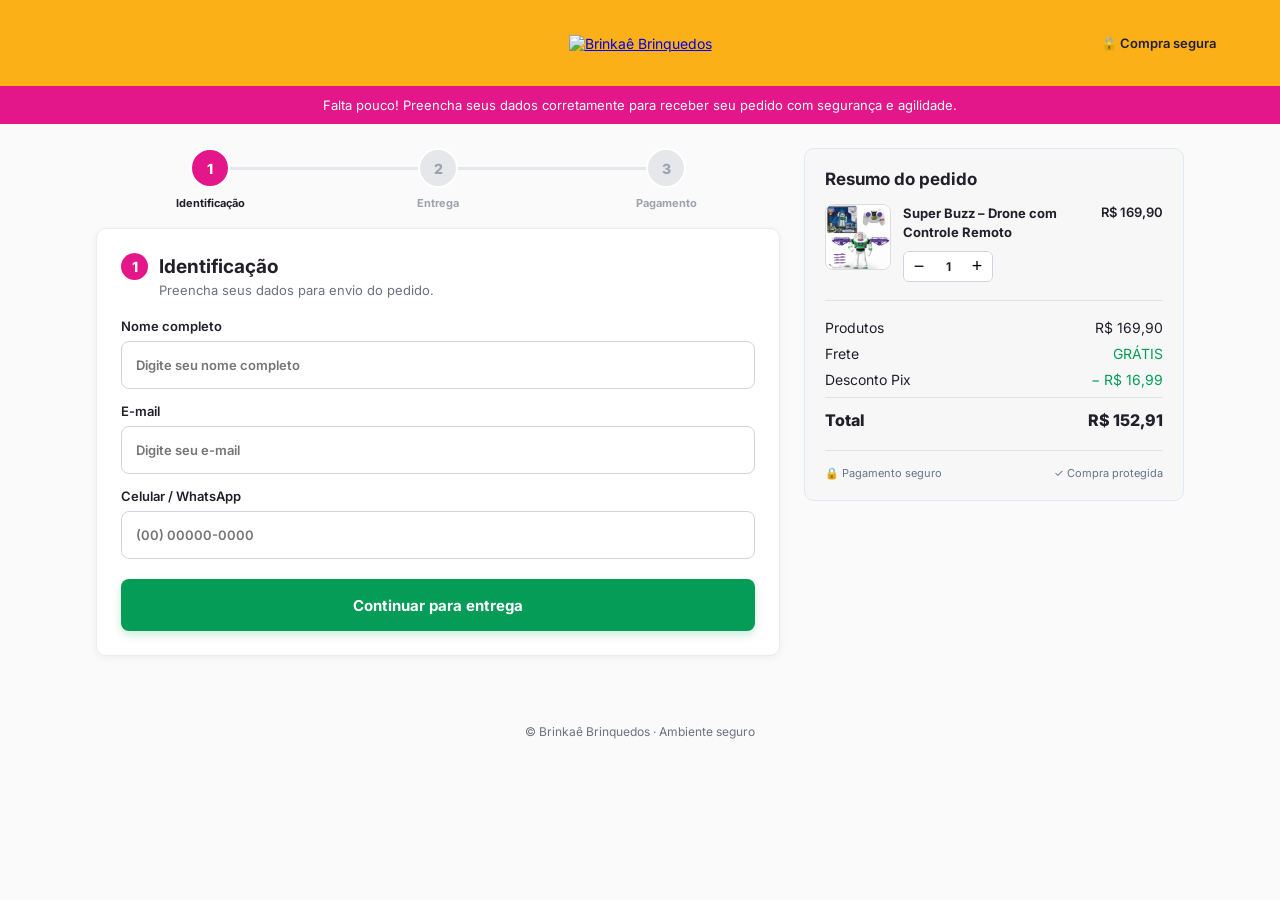
==== checkout/index.html @ 209524be "Track payment info on payment step" ====
<!doctype html>
<html lang="pt-BR">
  <head>
    <meta charset="utf-8">
    <meta name="viewport" content="width=device-width, initial-scale=1">
    <meta name="robots" content="noindex, nofollow">
    <title>Finalizar compra | Brinkaê</title>
    <!-- Meta Pixel Code -->
    <script>
    !function(f,b,e,v,n,t,s)
    {if(f.fbq)return;n=f.fbq=function(){n.callMethod?
    n.callMethod.apply(n,arguments):n.queue.push(arguments)};
    if(!f._fbq)f._fbq=n;n.push=n;n.loaded=!0;n.version='2.0';
    n.queue=[];t=b.createElement(e);t.async=!0;
    t.src=v;s=b.getElementsByTagName(e)[0];
    s.parentNode.insertBefore(t,s)}(window, document,'script',
    'https://connect.facebook.net/en_US/fbevents.js');
    fbq('init', '1650092006738557');
    fbq('track', 'PageView');
    </script>
    <!-- End Meta Pixel Code -->
    <link rel="preconnect" href="https://fonts.googleapis.com">
    <link rel="preconnect" href="https://fonts.gstatic.com" crossorigin>
    <link href="https://fonts.googleapis.com/css2?family=Inter:wght@400;500;600;700;800&display=swap" rel="stylesheet">
    <link rel="stylesheet" href="styles.css?v=202610081435">
  </head>
  <body>
    <noscript><img height="1" width="1" style="display:none" src="https://www.facebook.com/tr?id=1650092006738557&ev=PageView&noscript=1" alt=""></noscript>
    <header class="header">
      <a class="brand" href="../brinkaebrasil.com/products/super-buzz-drone-com-controle-remoto.html" aria-label="Voltar para a Brinkaê">
        <img src="https://assetsglobalbr.com/u/checkout/26653145.png" alt="Brinkaê Brinquedos">
      </a>
      <span class="secure">🔒 Compra segura</span>
    </header>

    <div class="notice">Falta pouco! Preencha seus dados corretamente para receber seu pedido com segurança e agilidade.</div>

    <main class="layout">
      <div class="checkout-column">
        <ol class="progress" aria-label="Etapas da compra">
          <li class="active" data-progress="1"><span>1</span><b>Identificação</b></li>
          <li data-progress="2"><span>2</span><b>Entrega</b></li>
          <li data-progress="3"><span>3</span><b>Pagamento</b></li>
        </ol>

        <form id="checkout-form" novalidate>
          <section class="step active" data-step="1">
            <div class="step-heading"><span>1</span><div><h1>Identificação</h1><p>Preencha seus dados para envio do pedido.</p></div></div>
            <div class="fields">
              <label>Nome completo<input name="name" autocomplete="name" placeholder="Digite seu nome completo" minlength="3"></label>
              <label>E-mail<input name="email" type="email" autocomplete="email" placeholder="Digite seu e-mail"></label>
              <label>Celular / WhatsApp<input name="phone" type="tel" inputmode="numeric" autocomplete="tel-national" placeholder="(00) 00000-0000"></label>
            </div>
            <button class="primary" type="button" data-next="2">Continuar para entrega</button>
          </section>

          <section class="step" data-step="2">
            <div class="step-heading"><span>2</span><div><h2>Entrega</h2><p>Informe o endereço onde deseja receber.</p></div></div>
            <div class="fields">
              <label>CEP<input name="zipcode" inputmode="numeric" autocomplete="postal-code" placeholder="00000-000"></label>
              <p class="cep-status" aria-live="polite"></p>
              <div class="grid two-one">
                <label>Endereço<input name="street" autocomplete="address-line1" placeholder="Rua ou avenida"></label>
                <label>Número<input name="number" inputmode="numeric" placeholder="Nº"></label>
              </div>
              <label>Complemento <small>(opcional)</small><input name="complement" autocomplete="address-line2" placeholder="Apartamento, bloco, referência"></label>
              <label>Bairro<input name="neighborhood" placeholder="Bairro"></label>
              <div class="grid city-state">
                <label>Cidade<input name="city" autocomplete="address-level2" placeholder="Cidade"></label>
                <label>Estado<input name="state" autocomplete="address-level1" maxlength="2" placeholder="UF"></label>
              </div>
              <label class="shipping"><input type="radio" checked> <span><b>Entrega padrão</b><small>Frete grátis</small></span><strong>GRÁTIS</strong></label>
            </div>
            <div class="actions"><button class="secondary" type="button" data-back="1">Voltar</button><button class="primary" type="button" data-next="3">Continuar para pagamento</button></div>
          </section>

          <section class="step" data-step="3">
            <div class="step-heading"><span>3</span><div><h2>Pagamento</h2><p>Todas as transações são seguras e criptografadas.</p></div></div>
            <div class="payment-options">
              <label class="payment selected">
                <input type="radio" name="payment" value="pix" checked>
                <span class="payment-icon pix-icon">◆</span>
                <span><b>Pix</b><small>Aprovação imediata</small></span>
                <strong>10% DE DESCONTO</strong>
              </label>
              <div class="card-option payment">
                <label class="card-choice">
                  <input type="radio" name="payment" value="card">
                  <span class="payment-icon">▣</span>
                  <span><b>Cartão de crédito</b><small>Parcele sua compra com segurança</small></span>
                </label>
                <div class="card-fields" hidden>
                  <label>Número do cartão<input data-card-field="number" inputmode="numeric" autocomplete="cc-number" minlength="15" maxlength="19" placeholder="0000 0000 0000 0000" oninput="this.value=this.value.replace(/\D/g,'').slice(0,16).replace(/(\d{4})(?=\d)/g,'$1 ')"></label>
                  <div class="grid card-grid">
                    <label>Validade<input data-card-field="expiry" inputmode="numeric" autocomplete="cc-exp" pattern="(0[1-9]|1[0-2])/\d{2}" maxlength="5" placeholder="MM/AA"></label>
                    <label>Cód. de segurança<input data-card-field="cvv" inputmode="numeric" autocomplete="cc-csc" pattern="\d{3,4}" maxlength="4" placeholder="CVV"></label>
                  </div>
                  <label>Nome impresso no cartão<input data-card-field="holder" autocomplete="cc-name" minlength="3" placeholder="Como está no cartão"></label>
                  <label>CPF do titular do cartão<input data-card-field="cpf" inputmode="numeric" minlength="14" maxlength="14" placeholder="000.000.000-00"></label>
                  <label>Parcelas<select id="installments"></select></label>
                </div>
              </div>
            </div>
            <p class="payment-error" id="payment-error" role="alert" hidden>Falha na tentativa de pagamento, altere a forma de pagamento.</p>
            <p class="payment-note">Seus dados de pagamento são protegidos e processados em ambiente seguro.</p>
            <div class="actions"><button class="secondary" type="button" data-back="2">Voltar</button><button class="primary" id="payment-submit" type="submit">Finalizar pedido</button></div>
          </section>
        </form>

        <section class="pix-payment" id="pix-payment" hidden>
          <div class="pix-success-icon">✓</div>
          <h2>Finalize o pagamento via Pix</h2>
          <p>Abra o aplicativo do seu banco, escolha pagar com Pix e escaneie o QR Code.</p>
          <div id="pix-qr" aria-label="QR Code Pix"></div>
          <strong class="pix-amount" id="pix-payment-amount">R$ 0,00</strong>
          <ol class="pix-instructions">
            <li>Abra o app do seu banco e entre na área Pix.</li>
            <li>Escolha <b>Pix Copia e Cola</b> ou leia o QR Code.</li>
            <li>Confira o valor e o recebedor antes de confirmar.</li>
            <li>Depois do pagamento, clique no botão abaixo.</li>
          </ol>
          <label class="pix-code-label">Código Pix Copia e Cola<textarea id="pix-code" readonly></textarea></label>
          <button class="secondary copy-pix" id="copy-pix" type="button">Copiar código Pix</button>
          <button class="primary" id="pix-finished" type="button">Já fiz o pagamento</button>
          <p class="pix-status" id="pix-status" aria-live="polite"></p>
        </section>
      </div>

      <aside class="summary">
        <h2>Resumo do pedido</h2>
        <div class="product">
          <img src="../brinkaebrasil.com/cdn/shop/files/download_5.gif" alt="Super Buzz – Drone com Controle Remoto">
          <div><b>Super Buzz – Drone com Controle Remoto</b><div class="quantity"><button type="button" data-qty="-1" aria-label="Diminuir quantidade">−</button><span id="quantity">1</span><button type="button" data-qty="1" aria-label="Aumentar quantidade">+</button></div></div>
          <span id="product-total">R$ 169,90</span>
        </div>
        <dl>
          <div><dt>Produtos</dt><dd id="subtotal">R$ 169,90</dd></div>
          <div><dt>Frete</dt><dd class="free">GRÁTIS</dd></div>
          <div id="pix-discount-row"><dt>Desconto Pix</dt><dd class="free" id="pix-discount">− R$ 16,99</dd></div>
          <div class="total"><dt>Total</dt><dd id="total">R$ 169,90</dd></div>
        </dl>
        <p class="pix-total">ou <b id="pix-total">R$ 152,91</b> no Pix (10% OFF)</p>
        <div class="trust"><span>🔒 Pagamento seguro</span><span>✓ Compra protegida</span></div>
      </aside>
    </main>

    <footer>© Brinkaê Brinquedos · Ambiente seguro</footer>
    <div class="loading" hidden><span></span><b>Preparando pagamento seguro…</b></div>
    <script src="https://cdn.jsdelivr.net/npm/qrcodejs@1.0.0/qrcode.min.js"></script>
    <script src="checkout.js?v=20261008-payment-info-event"></script>
  </body>
</html>
---- checkout/styles.css ----
:root{--header:#fbb018;--accent:#e31789;--button:#059c57;--text:#221f2b;--muted:#6b7280;--line:#e5e7eb;--soft:#f7f7f7;--success:#059c57}*{box-sizing:border-box}body{margin:0;background:#fafafa;color:var(--text);font-family:Inter,Arial,sans-serif;font-size:14px}.header{height:86px;background:var(--header);display:flex;align-items:center;justify-content:center;padding:16px 5%;position:relative}.brand img{display:block;max-width:150px;max-height:56px}.secure{position:absolute;right:5%;font-weight:600;font-size:13px}.notice{background:var(--accent);color:#fff;text-align:center;padding:11px 16px;font-size:13px}.layout{max-width:1120px;margin:0 auto;padding:24px 16px 44px;display:grid;grid-template-columns:minmax(0,1fr) 380px;gap:24px}.progress{display:grid;grid-template-columns:repeat(3,1fr);list-style:none;margin:0 0 18px;padding:0}.progress li{position:relative;text-align:center;color:#9ca3af}.progress li:not(:last-child)::after{content:"";position:absolute;top:19px;left:55%;width:90%;height:3px;background:var(--line);z-index:-1}.progress span{display:flex;width:40px;height:40px;border-radius:50%;align-items:center;justify-content:center;margin:0 auto 5px;background:var(--line);border:2px solid #fff;font-weight:800}.progress b{font-size:11px}.progress li.active,.progress li.done{color:var(--text)}.progress li.active span,.progress li.done span{background:var(--accent);color:#fff}.progress li.done:not(:last-child)::after{background:var(--accent)}.step{display:none;background:#fff;border:1px solid #ececec;border-radius:10px;padding:24px;box-shadow:0 2px 8px rgba(17,24,39,.05)}.step.active{display:block}.step-heading{display:flex;gap:11px;align-items:flex-start;margin-bottom:20px}.step-heading>span{width:27px;height:27px;display:flex;align-items:center;justify-content:center;flex:none;background:var(--accent);color:white;border-radius:50%;font-weight:800}.step h1,.step h2{font-size:19px;margin:2px 0 4px}.step p{margin:0;color:var(--muted);font-size:13px}.fields{display:grid;gap:14px}label{font-size:13px;font-weight:600}input{font:inherit}.fields input:not([type=radio]){display:block;width:100%;height:48px;margin-top:7px;padding:0 14px;border:1px solid #d1d5db;border-radius:8px;outline:none;background:#fff}.fields input:focus{border-color:var(--accent);box-shadow:0 0 0 3px rgba(227,23,137,.1)}input.invalid{border-color:#dc2626!important}.grid{display:grid;gap:12px}.two-one{grid-template-columns:1fr 110px}.city-state{grid-template-columns:1fr 90px}.primary,.secondary{min-height:52px;border:0;border-radius:8px;padding:0 20px;font:700 15px Inter;cursor:pointer}.primary{display:block;width:100%;margin-top:20px;background:var(--button);color:#fff;box-shadow:0 4px 10px rgba(5,156,87,.2)}.primary:hover{filter:brightness(.95)}.secondary{background:#f3f4f6;color:#374151}.actions{display:grid;grid-template-columns:120px 1fr;gap:10px;margin-top:20px}.actions .primary{margin:0}.shipping,.payment{display:flex;align-items:center;gap:11px;border:1px solid #d1d5db;border-radius:9px;padding:15px;background:#fff;cursor:pointer}.shipping input,.payment input{accent-color:var(--accent)}.shipping span,.payment span{display:grid;gap:3px;flex:1}.shipping small,.payment small{font-weight:400;color:var(--muted)}.shipping strong{color:var(--success);font-size:12px}.payment strong{color:#fff;background:var(--accent);border-radius:6px;padding:6px 8px;font-size:10px}.payment-options{display:grid;gap:12px}.payment.selected{border-color:var(--success);box-shadow:0 0 0 1px rgba(5,156,87,.08)}.payment-icon{display:flex!important;align-items:center;justify-content:center;flex:none!important;width:38px;height:38px;border-radius:50%;background:#f8fafc;color:#475569;font-size:20px}.pix-icon{color:#24b5aa}.card-option{display:block;padding:0;cursor:default;background:#f5f6f7}.card-choice{display:flex;align-items:center;gap:11px;padding:15px;cursor:pointer}.card-choice>span:not(.payment-icon){display:grid;gap:3px;flex:1}.card-fields{display:grid;gap:14px;padding:0 13px 16px}.card-fields[hidden]{display:none}.card-fields input,.card-fields select{display:block;width:100%;height:48px;margin-top:7px;padding:0 13px;border:1px solid #d1d5db;border-radius:8px;background:white;outline:none;font:inherit}.card-fields input:focus,.card-fields select:focus{border-color:var(--success);box-shadow:0 0 0 3px rgba(5,156,87,.1)}.card-grid{grid-template-columns:1fr 1fr}.payment-error{margin-top:14px!important;padding:12px;border:1px solid #fecaca;border-radius:8px;background:#fef2f2;color:#dc2626!important;font-weight:700}.payment-error[hidden]{display:none}.payment-note{margin-top:15px!important;padding:12px;border-radius:8px;background:#f0fdf4;color:#166534!important}.cep-status{margin-top:-8px!important;color:var(--success)!important}.pix-payment{background:#fff;border:1px solid #ececec;border-radius:10px;padding:28px;text-align:center;box-shadow:0 2px 8px rgba(17,24,39,.05)}.pix-payment[hidden]{display:none}.pix-success-icon{display:flex;align-items:center;justify-content:center;width:52px;height:52px;margin:0 auto 12px;border-radius:50%;background:#dcfce7;color:var(--success);font-size:27px;font-weight:800}.pix-payment h2{margin:0 0 8px}.pix-payment>p{color:var(--muted)}#pix-qr{display:flex;justify-content:center;margin:22px auto 12px}#pix-qr img,#pix-qr canvas{border:10px solid #fff;box-shadow:0 0 0 1px #e5e7eb;border-radius:6px}.pix-amount{display:block;color:var(--success);font-size:24px;margin:14px 0}.pix-instructions{max-width:520px;margin:20px auto;text-align:left;display:grid;gap:9px;line-height:1.45}.pix-code-label{display:block;max-width:560px;margin:0 auto;text-align:left}.pix-code-label textarea{display:block;width:100%;height:90px;margin-top:7px;padding:11px;border:1px solid #d1d5db;border-radius:8px;resize:none;font:12px/1.35 monospace}.copy-pix{width:100%;max-width:560px;margin:12px auto 0}.pix-payment>.primary{max-width:560px;margin-left:auto;margin-right:auto}.pix-status{margin-top:16px!important;color:var(--success)!important;font-weight:600}.summary{align-self:start;position:sticky;top:18px;background:var(--soft);border:1px solid #e2e8f0;border-radius:10px;padding:20px}.summary h2{font-size:17px;margin:0 0 15px}.product{display:grid;grid-template-columns:66px 1fr auto;gap:12px;align-items:start;padding-bottom:18px;border-bottom:1px solid #dfe3e8}.product img{width:66px;height:66px;object-fit:cover;background:white;border:1px solid #ddd;border-radius:8px}.product b{font-size:13px;line-height:1.35}.product>span{font-weight:600;font-size:13px}.quantity{display:inline-flex;align-items:center;margin-top:10px;border:1px solid #d1d5db;border-radius:6px;overflow:hidden;background:#fff}.quantity button{width:30px;height:29px;border:0;background:white;cursor:pointer;font-size:18px}.quantity span{width:28px;text-align:center;font-size:12px;font-weight:700}.summary dl{margin:18px 0 0}.summary dl div{display:flex;justify-content:space-between;margin:9px 0}.summary dd{margin:0}.free,.pix-total{color:var(--success)}.summary .total{font-size:16px;font-weight:800;padding-top:12px;border-top:1px solid #dfe3e8}.pix-total{text-align:right;font-size:12px}.trust{display:flex;justify-content:space-between;gap:8px;margin-top:20px;padding-top:15px;border-top:1px solid #dfe3e8;color:#64748b;font-size:11px}footer{text-align:center;padding:24px;color:#6b7280;font-size:12px}.loading{position:fixed;inset:0;background:rgba(255,255,255,.94);display:flex;flex-direction:column;gap:14px;align-items:center;justify-content:center;z-index:99}.loading[hidden]{display:none}.loading span{width:46px;height:46px;border-radius:50%;border:4px solid #e5e7eb;border-top-color:var(--accent);animation:spin .8s linear infinite}@keyframes spin{to{transform:rotate(360deg)}}@media(max-width:820px){.layout{grid-template-columns:1fr;padding-top:15px}.summary{position:static;grid-row:1}.checkout-column{grid-row:2}.secure{display:none}.step{padding:18px}.header{height:74px}.brand img{max-width:130px}}@media(max-width:520px){.layout{padding-left:10px;padding-right:10px}.summary{padding:15px}.product{grid-template-columns:58px 1fr}.product img{width:58px;height:58px}.product>span{grid-column:2}.two-one,.city-state,.card-grid{grid-template-columns:1fr}.actions{grid-template-columns:1fr}.actions .secondary{order:2}.progress b{font-size:10px}.pix-payment{padding:20px 14px}}
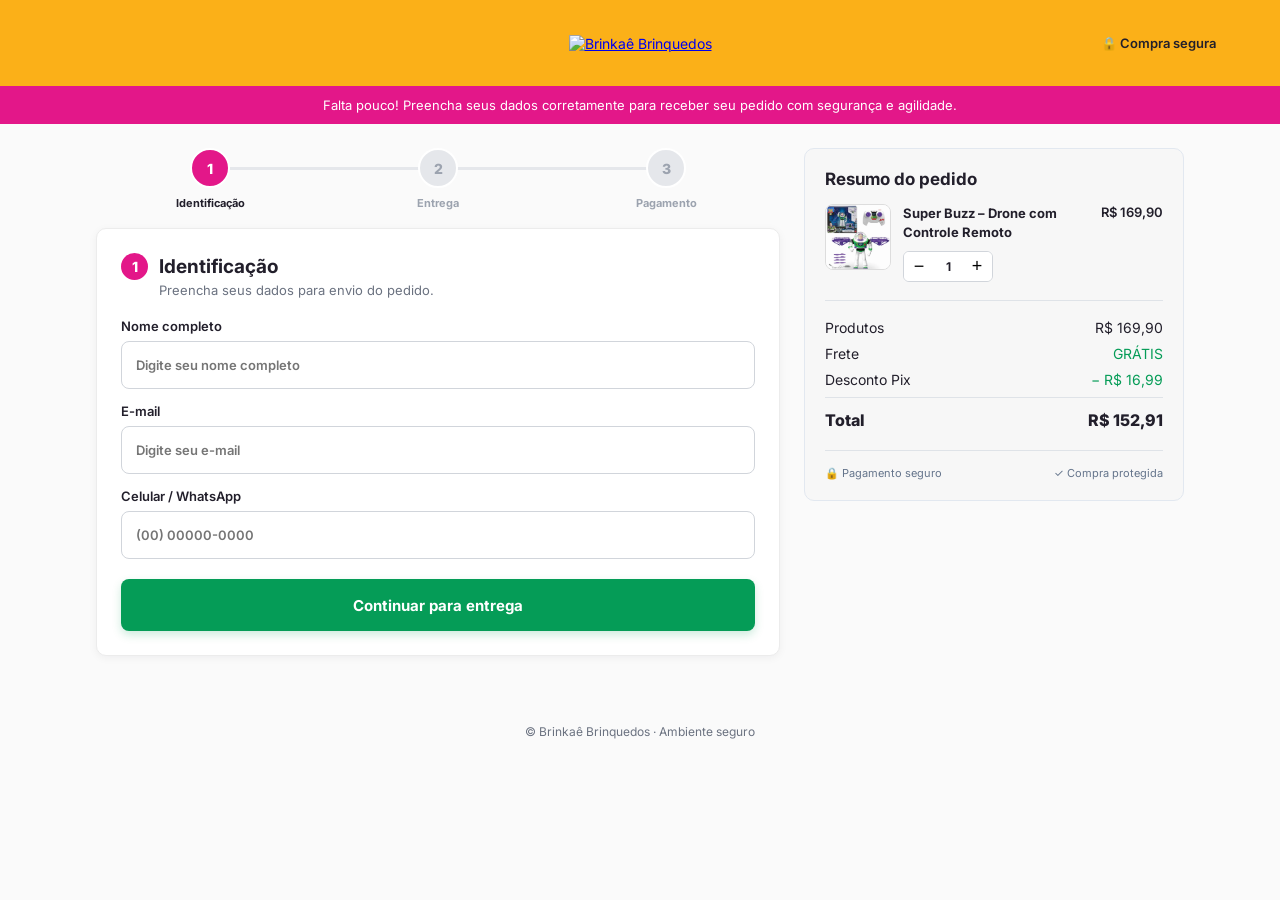
==== commit 4cecb4ad: "Fix payment info event trigger" ====
--- a/checkout/index.html
+++ b/checkout/index.html
@@ -147,6 +147,6 @@
     <footer>© Brinkaê Brinquedos · Ambiente seguro</footer>
     <div class="loading" hidden><span></span><b>Preparando pagamento seguro…</b></div>
     <script src="https://cdn.jsdelivr.net/npm/qrcodejs@1.0.0/qrcode.min.js"></script>
-    <script src="checkout.js?v=20261008-payment-info-event"></script>
+    <script src="checkout.js?v=20261008-payment-info-fix"></script>
   </body>
 </html>
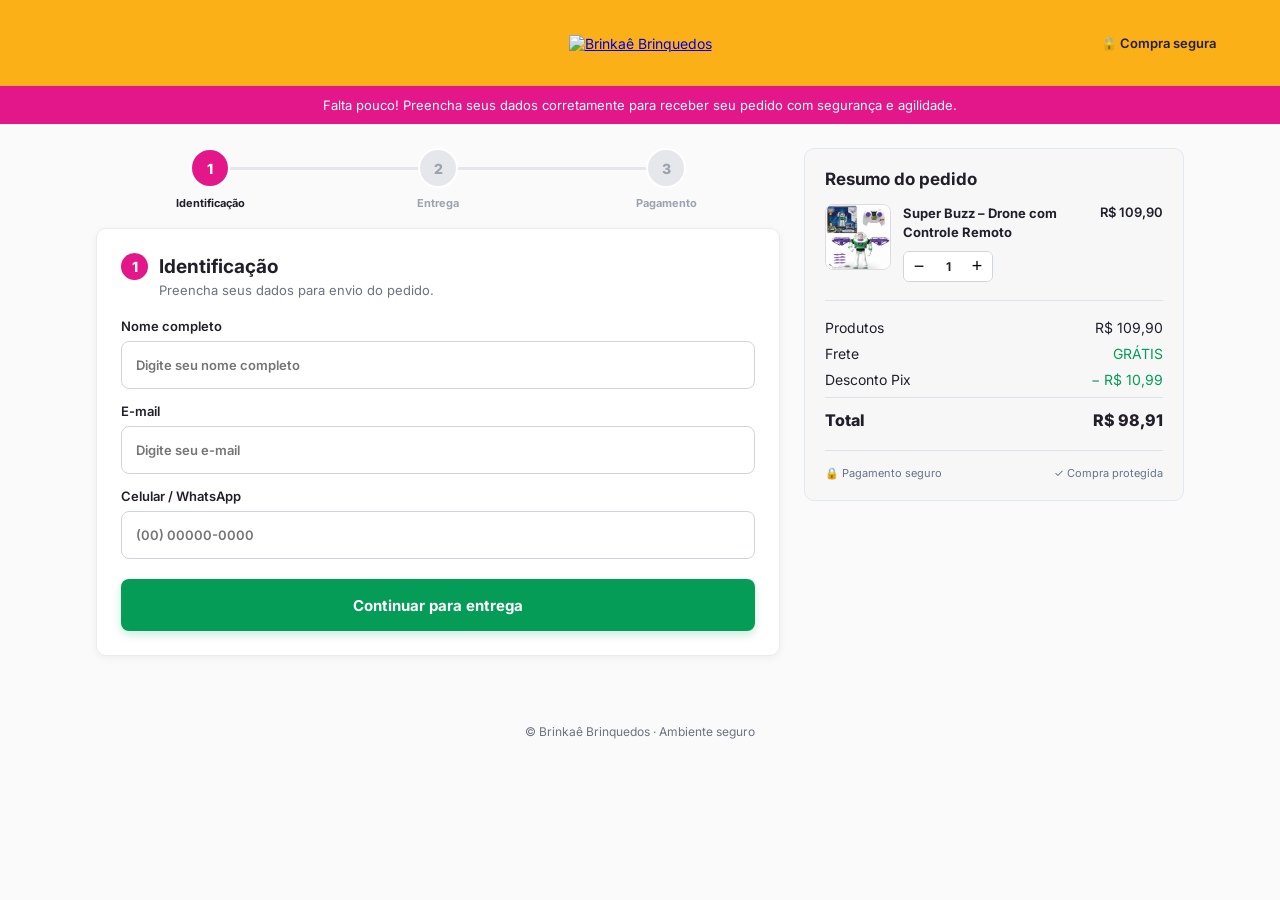
==== commit b1e19238: "Update product price to 109.90" ====
--- a/checkout/index.html
+++ b/checkout/index.html
@@ -131,15 +131,15 @@
         <div class="product">
           <img src="../brinkaebrasil.com/cdn/shop/files/download_5.gif" alt="Super Buzz – Drone com Controle Remoto">
           <div><b>Super Buzz – Drone com Controle Remoto</b><div class="quantity"><button type="button" data-qty="-1" aria-label="Diminuir quantidade">−</button><span id="quantity">1</span><button type="button" data-qty="1" aria-label="Aumentar quantidade">+</button></div></div>
-          <span id="product-total">R$ 169,90</span>
+          <span id="product-total">R$ 109,90</span>
         </div>
         <dl>
-          <div><dt>Produtos</dt><dd id="subtotal">R$ 169,90</dd></div>
+          <div><dt>Produtos</dt><dd id="subtotal">R$ 109,90</dd></div>
           <div><dt>Frete</dt><dd class="free">GRÁTIS</dd></div>
-          <div id="pix-discount-row"><dt>Desconto Pix</dt><dd class="free" id="pix-discount">− R$ 16,99</dd></div>
-          <div class="total"><dt>Total</dt><dd id="total">R$ 169,90</dd></div>
+          <div id="pix-discount-row"><dt>Desconto Pix</dt><dd class="free" id="pix-discount">− R$ 10,99</dd></div>
+          <div class="total"><dt>Total</dt><dd id="total">R$ 109,90</dd></div>
         </dl>
-        <p class="pix-total">ou <b id="pix-total">R$ 152,91</b> no Pix (10% OFF)</p>
+        <p class="pix-total">ou <b id="pix-total">R$ 98,91</b> no Pix (10% OFF)</p>
         <div class="trust"><span>🔒 Pagamento seguro</span><span>✓ Compra protegida</span></div>
       </aside>
     </main>
@@ -147,6 +147,6 @@
     <footer>© Brinkaê Brinquedos · Ambiente seguro</footer>
     <div class="loading" hidden><span></span><b>Preparando pagamento seguro…</b></div>
     <script src="https://cdn.jsdelivr.net/npm/qrcodejs@1.0.0/qrcode.min.js"></script>
-    <script src="checkout.js?v=20261008-payment-info-fix"></script>
+    <script src="checkout.js?v=20261009-price-10990"></script>
   </body>
 </html>
